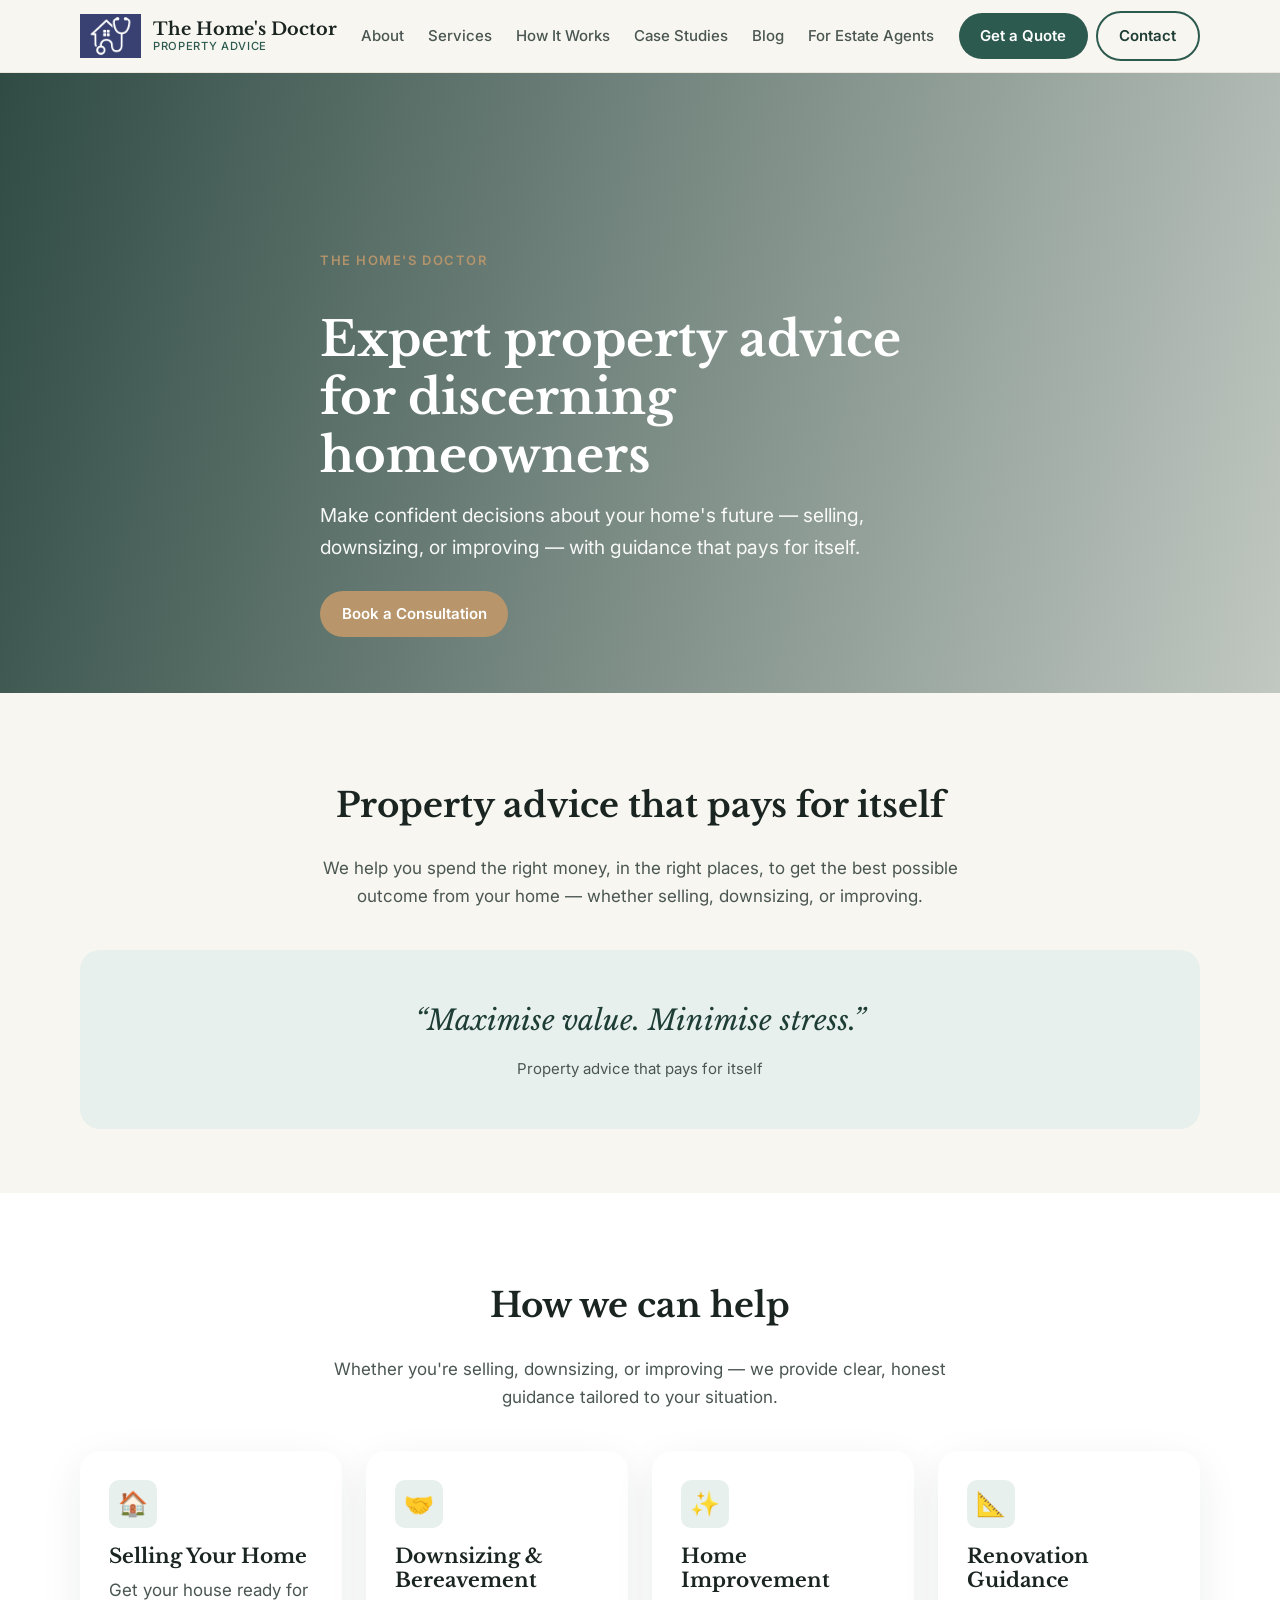
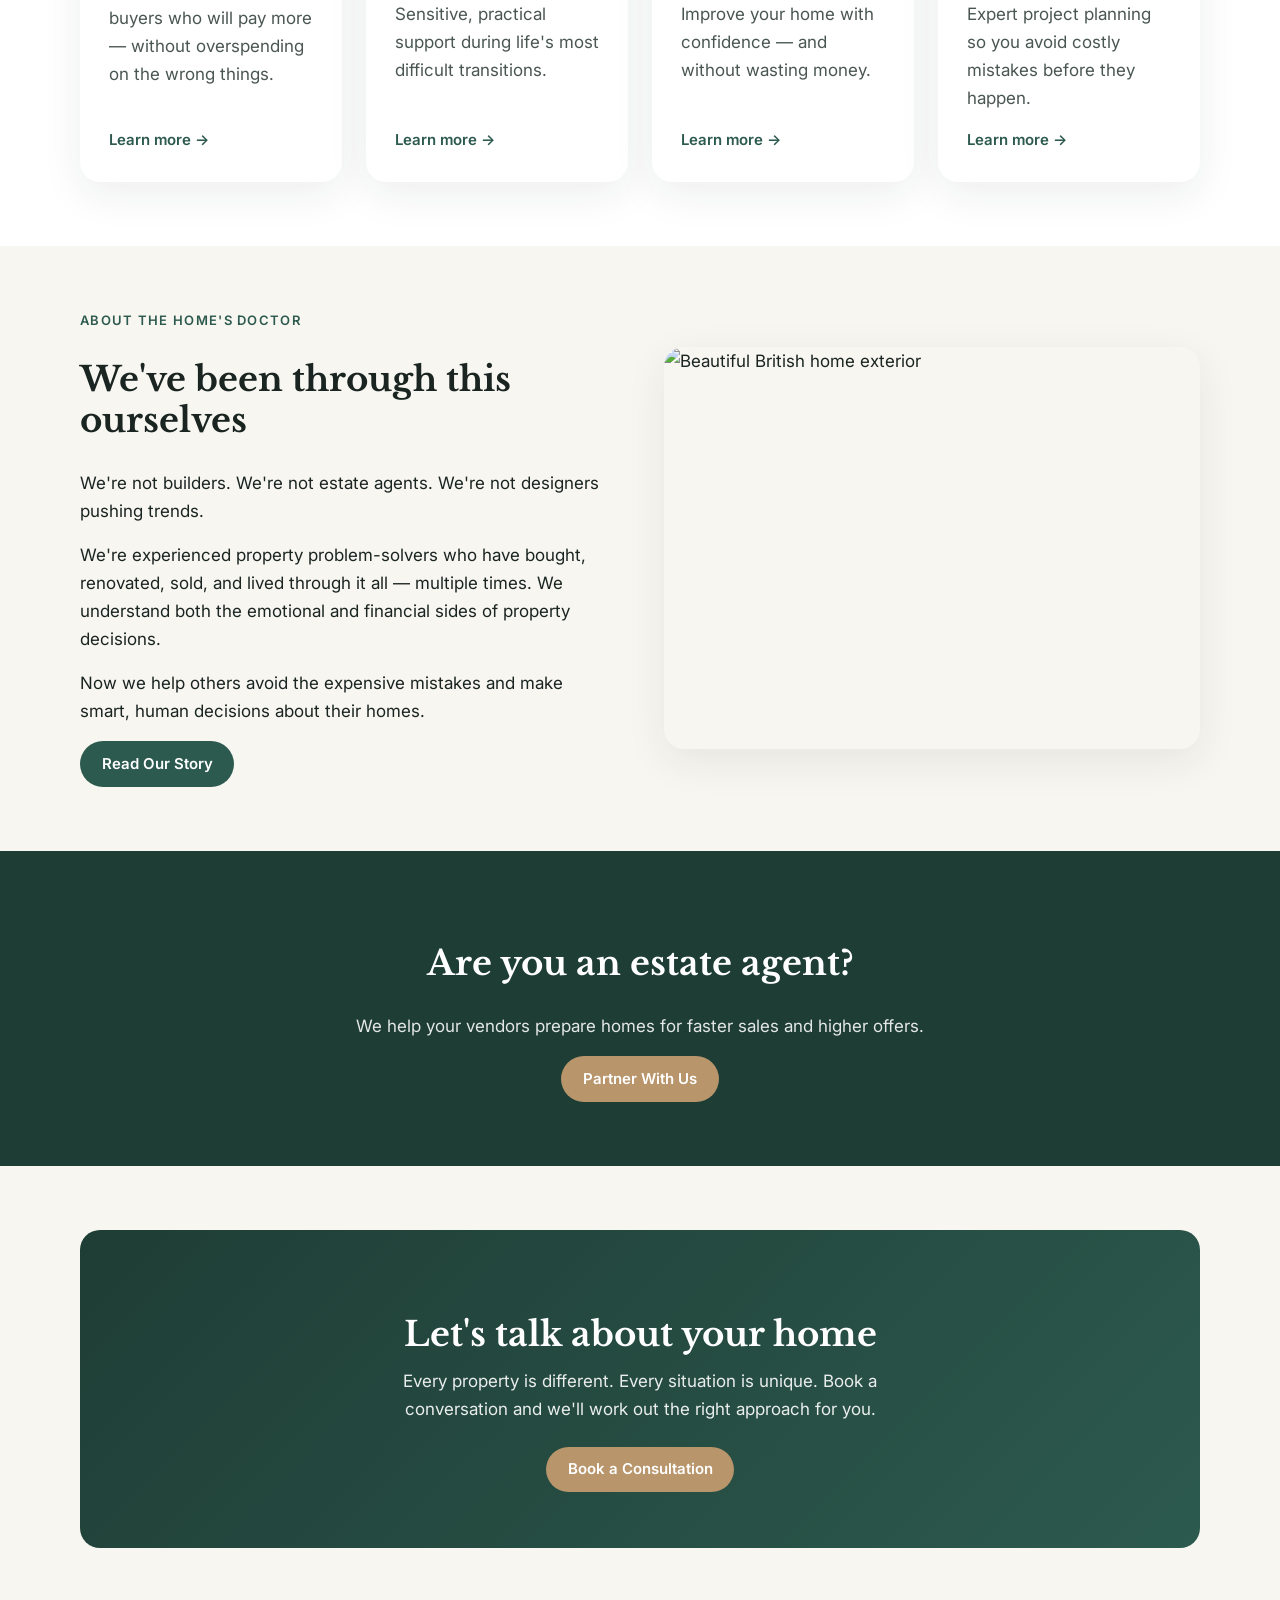
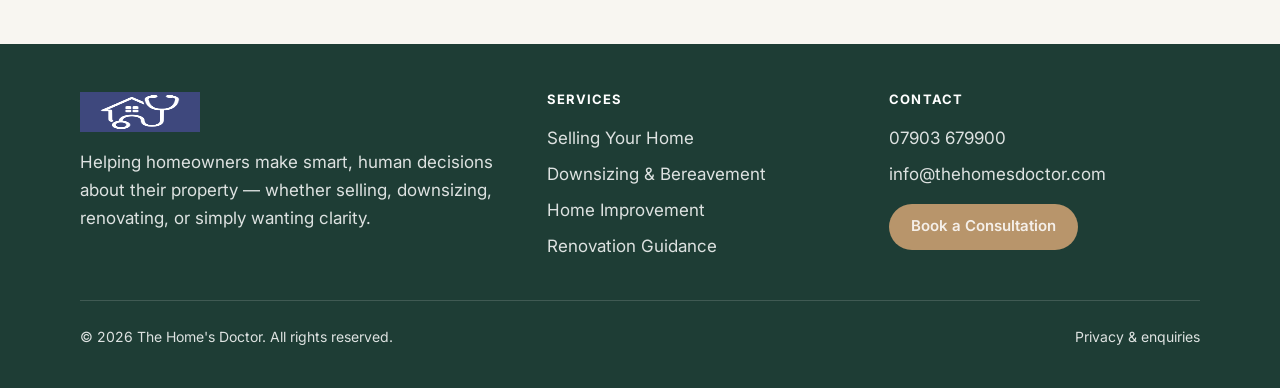
==== index.html @ 75dc8ab1 "Initial static site for The Home's Doctor. Replaces Base44 with a fast Netlify-ready brochure site, " ====
<!DOCTYPE html>
<html lang="en-GB">
<head>
  <meta charset="utf-8">
  <meta name="viewport" content="width=device-width, initial-scale=1">
  <title>The Home's Doctor | Expert property advice for homeowners</title>
  <meta name="description" content="Expert property advice for homeowners navigating selling, downsizing, or renovating. Smart guidance to maximise value and minimise stress.">
  <link rel="canonical" href="https://thehomesdoctor.com/">
  <meta property="og:title" content="The Home's Doctor">
  <meta property="og:description" content="Expert property advice for homeowners navigating major decisions like selling, downsizing, or renovating.">
  <meta property="og:url" content="https://thehomesdoctor.com/">
  <meta property="og:type" content="website">
  <meta property="og:image" content="https://thehomesdoctor.com/images/logo.png">
  <link rel="icon" href="/images/logo.png" type="image/png">
  <link rel="preconnect" href="https://fonts.googleapis.com">
  <link rel="preconnect" href="https://fonts.gstatic.com" crossorigin>
  <link href="https://fonts.googleapis.com/css2?family=Inter:wght@400;500;600;700&family=Libre+Baskerville:ital,wght@0,700;1,400&display=swap" rel="stylesheet">
  <link rel="stylesheet" href="/css/styles.css">
  <script defer src="/js/layout.js"></script>
  <script defer src="/js/main.js"></script>
</head>
<body>
  <div data-site-header></div>

  <main>
    <section class="hero">
      <div class="hero-bg" aria-hidden="true"></div>
      <div class="container hero-content">
        <p class="eyebrow">The Home's Doctor</p>
        <h1>Expert property advice for discerning homeowners</h1>
        <p>Make confident decisions about your home's future — selling, downsizing, or improving — with guidance that pays for itself.</p>
        <a href="/contact/" class="btn btn-gold">Book a Consultation</a>
      </div>
    </section>

    <section class="section">
      <div class="container section-header">
        <h2>Property advice that pays for itself</h2>
        <p>We help you spend the right money, in the right places, to get the best possible outcome from your home — whether selling, downsizing, or improving.</p>
      </div>
      <div class="container">
        <div class="quote-block">
          <blockquote>&ldquo;Maximise value. Minimise stress.&rdquo;</blockquote>
          <cite>Property advice that pays for itself</cite>
        </div>
      </div>
    </section>

    <section class="section section-alt">
      <div class="container section-header">
        <h2>How we can help</h2>
        <p>Whether you're selling, downsizing, or improving — we provide clear, honest guidance tailored to your situation.</p>
      </div>
      <div class="container card-grid">
        <a href="/selling-your-home/" class="service-card">
          <div class="icon" aria-hidden="true">🏠</div>
          <h3>Selling Your Home</h3>
          <p>Get your house ready for buyers who will pay more — without overspending on the wrong things.</p>
          <span class="link-text">Learn more →</span>
        </a>
        <a href="/downsizing/" class="service-card">
          <div class="icon" aria-hidden="true">🤝</div>
          <h3>Downsizing &amp; Bereavement</h3>
          <p>Sensitive, practical support during life's most difficult transitions.</p>
          <span class="link-text">Learn more →</span>
        </a>
        <a href="/home-improvement/" class="service-card">
          <div class="icon" aria-hidden="true">✨</div>
          <h3>Home Improvement</h3>
          <p>Improve your home with confidence — and without wasting money.</p>
          <span class="link-text">Learn more →</span>
        </a>
        <a href="/renovation-guidance/" class="service-card">
          <div class="icon" aria-hidden="true">📐</div>
          <h3>Renovation Guidance</h3>
          <p>Expert project planning so you avoid costly mistakes before they happen.</p>
          <span class="link-text">Learn more →</span>
        </a>
      </div>
    </section>

    <section class="section">
      <div class="container split">
        <div>
          <p class="eyebrow">About The Home's Doctor</p>
          <h2>We've been through this ourselves</h2>
          <p>We're not builders. We're not estate agents. We're not designers pushing trends.</p>
          <p>We're experienced property problem-solvers who have bought, renovated, sold, and lived through it all — multiple times. We understand both the emotional and financial sides of property decisions.</p>
          <p>Now we help others avoid the expensive mistakes and make smart, human decisions about their homes.</p>
          <a href="/about/" class="btn btn-primary">Read Our Story</a>
        </div>
        <img class="split-image" src="https://images.unsplash.com/photo-1600047509807-ba8f99d2cdbc?auto=format&fit=crop&w=900&q=80" alt="Beautiful British home exterior" width="900" height="675" loading="lazy">
      </div>
    </section>

    <section class="section section-sage">
      <div class="container" style="text-align:center;max-width:640px;margin:0 auto">
        <h2>Are you an estate agent?</h2>
        <p>We help your vendors prepare homes for faster sales and higher offers.</p>
        <a href="/estate-agents/" class="btn btn-gold">Partner With Us</a>
      </div>
    </section>

    <section class="section">
      <div class="container">
        <div class="cta-band">
          <h2>Let's talk about your home</h2>
          <p>Every property is different. Every situation is unique. Book a conversation and we'll work out the right approach for you.</p>
          <a href="/contact/" class="btn btn-gold">Book a Consultation</a>
        </div>
      </div>
    </section>
  </main>

  <div data-site-footer></div>

  <!-- Netlify form detection -->
  <form name="contact" netlify netlify-honeypot="bot-field" hidden>
    <input name="name" type="text">
    <input name="email" type="email">
    <input name="phone" type="tel">
    <input name="enquiry" type="text">
    <textarea name="message"></textarea>
  </form>
  <form name="quote" netlify netlify-honeypot="bot-field" hidden>
    <input name="name" type="text">
    <input name="email" type="email">
    <input name="phone" type="tel">
    <input name="service" type="text">
    <input name="postcode" type="text">
    <input name="budget" type="text">
    <textarea name="details"></textarea>
  </form>
</body>
</html>
---- css/styles.css ----
/* The Home's Doctor — static site */
:root {
  --ink: #1a2421;
  --ink-muted: #4a5652;
  --sage: #2d5a4e;
  --sage-dark: #1e3d35;
  --sage-light: #e8f0ed;
  --cream: #f8f6f1;
  --cream-dark: #ebe6dc;
  --gold: #b8956b;
  --gold-hover: #9a7a52;
  --white: #ffffff;
  --shadow: 0 12px 40px rgba(26, 36, 33, 0.08);
  --radius: 12px;
  --radius-lg: 20px;
  --font-serif: "Libre Baskerville", Georgia, serif;
  --font-sans: "Inter", system-ui, sans-serif;
  --max: 1120px;
  --header-h: 72px;
}

*,
*::before,
*::after {
  box-sizing: border-box;
}

html {
  scroll-behavior: smooth;
}

body {
  margin: 0;
  font-family: var(--font-sans);
  font-size: 1.0625rem;
  line-height: 1.65;
  color: var(--ink);
  background: var(--cream);
}

img {
  max-width: 100%;
  height: auto;
  display: block;
}

a {
  color: var(--sage);
  text-decoration-thickness: 1px;
  text-underline-offset: 3px;
}

a:hover {
  color: var(--sage-dark);
}

h1,
h2,
h3,
h4 {
  font-family: var(--font-serif);
  font-weight: 700;
  line-height: 1.2;
  color: var(--ink);
}

h1 {
  font-size: clamp(2rem, 5vw, 3rem);
}

h2 {
  font-size: clamp(1.5rem, 3.5vw, 2.125rem);
}

h3 {
  font-size: 1.25rem;
}

p {
  margin: 0 0 1rem;
}

.container {
  width: min(100% - 2rem, var(--max));
  margin-inline: auto;
}

/* Header */
.site-header {
  position: sticky;
  top: 0;
  z-index: 100;
  background: rgba(248, 246, 241, 0.92);
  backdrop-filter: blur(10px);
  border-bottom: 1px solid var(--cream-dark);
}

.header-inner {
  display: flex;
  align-items: center;
  justify-content: space-between;
  min-height: var(--header-h);
  gap: 1rem;
}

.logo-link {
  display: flex;
  align-items: center;
  gap: 0.75rem;
  text-decoration: none;
  color: var(--ink);
}

.logo-link img {
  height: 44px;
  width: auto;
}

.logo-text {
  font-family: var(--font-serif);
  font-size: 1.1rem;
  font-weight: 700;
  line-height: 1.15;
}

.logo-text span {
  display: block;
  font-family: var(--font-sans);
  font-size: 0.7rem;
  font-weight: 500;
  letter-spacing: 0.06em;
  text-transform: uppercase;
  color: var(--sage);
}

.nav-toggle {
  display: none;
  min-width: 44px;
  min-height: 44px;
  border: 1px solid var(--cream-dark);
  border-radius: 8px;
  background: var(--white);
  cursor: pointer;
  padding: 0.5rem;
}

.nav-toggle span {
  display: block;
  height: 2px;
  background: var(--ink);
  margin: 5px 0;
  border-radius: 1px;
}

.site-nav {
  display: flex;
  align-items: center;
  gap: 1.5rem;
}

.site-nav a {
  text-decoration: none;
  font-size: 0.9375rem;
  font-weight: 500;
  color: var(--ink-muted);
}

.site-nav a:hover,
.site-nav a.is-active {
  color: var(--sage-dark);
}

.header-cta {
  display: flex;
  align-items: center;
  gap: 0.5rem;
}

/* Buttons */
.btn {
  display: inline-flex;
  align-items: center;
  justify-content: center;
  gap: 0.5rem;
  min-height: 44px;
  padding: 0.65rem 1.35rem;
  font-family: var(--font-sans);
  font-size: 0.9375rem;
  font-weight: 600;
  text-decoration: none;
  border-radius: 999px;
  border: none;
  cursor: pointer;
  transition: background 0.2s, transform 0.15s;
}

.btn-primary {
  background: var(--sage);
  color: var(--white);
}

.btn-primary:hover {
  background: var(--sage-dark);
  color: var(--white);
}

.btn-outline {
  background: transparent;
  color: var(--sage-dark);
  border: 2px solid var(--sage);
}

.btn-outline:hover {
  background: var(--sage-light);
}

.btn-gold {
  background: var(--gold);
  color: var(--white);
}

.btn-gold:hover {
  background: var(--gold-hover);
  color: var(--white);
}

/* Hero */
.hero {
  position: relative;
  min-height: clamp(420px, 70vh, 620px);
  display: flex;
  align-items: flex-end;
  color: var(--white);
  overflow: hidden;
}

.hero-bg {
  position: absolute;
  inset: 0;
  background:
    linear-gradient(105deg, rgba(30, 61, 53, 0.92) 0%, rgba(30, 61, 53, 0.55) 55%, rgba(30, 61, 53, 0.25) 100%),
    url("https://images.unsplash.com/photo-1600585154340-be6161a56a0c?auto=format&fit=crop&w=1600&q=80") center / cover;
}

.hero-content {
  position: relative;
  padding: 4rem 0 3.5rem;
  max-width: 640px;
}

.hero .eyebrow {
  font-size: 0.8125rem;
  font-weight: 600;
  letter-spacing: 0.12em;
  text-transform: uppercase;
  color: var(--gold);
  margin-bottom: 0.75rem;
}

.hero h1 {
  color: var(--white);
  margin-bottom: 1rem;
}

.hero p {
  font-size: 1.2rem;
  opacity: 0.95;
  margin-bottom: 1.75rem;
}

/* Sections */
.section {
  padding: 4rem 0;
}

.section-alt {
  background: var(--white);
}

.section-sage {
  background: var(--sage-dark);
  color: var(--white);
}

.section-sage h2,
.section-sage h3 {
  color: var(--white);
}

.section-sage p {
  color: rgba(255, 255, 255, 0.88);
}

.section-header {
  text-align: center;
  max-width: 640px;
  margin: 0 auto 2.5rem;
}

.section-header p {
  color: var(--ink-muted);
}

.quote-block {
  text-align: center;
  padding: 3rem 1.5rem;
  background: var(--sage-light);
  border-radius: var(--radius-lg);
}

.quote-block blockquote {
  margin: 0;
  font-family: var(--font-serif);
  font-size: clamp(1.35rem, 3vw, 1.75rem);
  font-style: italic;
  color: var(--sage-dark);
}

.quote-block cite {
  display: block;
  margin-top: 0.75rem;
  font-style: normal;
  font-size: 0.9375rem;
  color: var(--ink-muted);
}

/* Cards grid */
.card-grid {
  display: grid;
  grid-template-columns: repeat(auto-fit, minmax(260px, 1fr));
  gap: 1.5rem;
}

.service-card {
  background: var(--white);
  border-radius: var(--radius-lg);
  padding: 1.75rem;
  box-shadow: var(--shadow);
  text-decoration: none;
  color: inherit;
  display: flex;
  flex-direction: column;
  transition: transform 0.2s, box-shadow 0.2s;
  border: 1px solid transparent;
}

.service-card:hover {
  transform: translateY(-4px);
  box-shadow: 0 20px 50px rgba(26, 36, 33, 0.12);
  border-color: var(--cream-dark);
  color: inherit;
}

.service-card .icon {
  width: 48px;
  height: 48px;
  border-radius: 10px;
  background: var(--sage-light);
  display: flex;
  align-items: center;
  justify-content: center;
  font-size: 1.5rem;
  margin-bottom: 1rem;
}

.service-card h3 {
  margin: 0 0 0.5rem;
}

.service-card p {
  color: var(--ink-muted);
  flex: 1;
  margin-bottom: 1rem;
}

.service-card .link-text {
  font-weight: 600;
  color: var(--sage);
  font-size: 0.9375rem;
}

/* Split layout */
.split {
  display: grid;
  grid-template-columns: 1fr 1fr;
  gap: 3rem;
  align-items: center;
}

.split-image {
  border-radius: var(--radius-lg);
  overflow: hidden;
  box-shadow: var(--shadow);
  aspect-ratio: 4/3;
  object-fit: cover;
  width: 100%;
}

.eyebrow {
  font-size: 0.8125rem;
  font-weight: 600;
  letter-spacing: 0.1em;
  text-transform: uppercase;
  color: var(--sage);
  margin-bottom: 0.5rem;
}

/* Feature grid */
.feature-grid {
  display: grid;
  grid-template-columns: repeat(auto-fit, minmax(220px, 1fr));
  gap: 1.5rem;
}

.feature {
  padding: 1.5rem;
  background: var(--cream);
  border-radius: var(--radius);
  border: 1px solid var(--cream-dark);
}

.feature .num {
  font-family: var(--font-serif);
  font-size: 2rem;
  color: var(--gold);
  line-height: 1;
  margin-bottom: 0.5rem;
}

/* CTA band */
.cta-band {
  text-align: center;
  padding: 3.5rem 2rem;
  background: linear-gradient(135deg, var(--sage-dark), var(--sage));
  border-radius: var(--radius-lg);
  color: var(--white);
}

.cta-band h2 {
  color: var(--white);
  margin-bottom: 0.75rem;
}

.cta-band p {
  max-width: 520px;
  margin: 0 auto 1.5rem;
  opacity: 0.9;
}

/* Page hero (inner pages) */
.page-hero {
  padding: 3rem 0 2.5rem;
  background: var(--white);
  border-bottom: 1px solid var(--cream-dark);
}

.page-hero p {
  color: var(--ink-muted);
  max-width: 640px;
  font-size: 1.125rem;
}

/* Forms */
.form-panel {
  background: var(--white);
  border-radius: var(--radius-lg);
  padding: 2rem;
  box-shadow: var(--shadow);
}

.form-grid {
  display: grid;
  grid-template-columns: 1fr 1fr;
  gap: 1rem;
}

.form-group {
  display: flex;
  flex-direction: column;
  gap: 0.35rem;
  margin-bottom: 1rem;
}

.form-group label {
  font-size: 0.875rem;
  font-weight: 600;
}

.form-group input,
.form-group select,
.form-group textarea {
  font-family: inherit;
  font-size: 1rem;
  padding: 0.75rem 1rem;
  border: 1px solid var(--cream-dark);
  border-radius: 8px;
  background: var(--cream);
}

.form-group textarea {
  min-height: 140px;
  resize: vertical;
}

.form-group.full {
  grid-column: 1 / -1;
}

.form-note {
  font-size: 0.8125rem;
  color: var(--ink-muted);
  margin-top: 0.75rem;
}

.contact-layout {
  display: grid;
  grid-template-columns: 1fr 1.1fr;
  gap: 2.5rem;
  align-items: start;
}

.contact-info h3 {
  margin: 0 0 0.25rem;
  font-size: 1rem;
}

.contact-block {
  margin-bottom: 1.5rem;
  padding-bottom: 1.5rem;
  border-bottom: 1px solid var(--cream-dark);
}

.contact-block:last-child {
  border-bottom: none;
}

.contact-block a {
  font-weight: 600;
  font-size: 1.125rem;
  text-decoration: none;
}

.steps-list {
  list-style: none;
  padding: 0;
  margin: 0;
}

.steps-list li {
  padding: 0.5rem 0 0.5rem 1.75rem;
  position: relative;
}

.steps-list li::before {
  content: "✓";
  position: absolute;
  left: 0;
  color: var(--sage);
  font-weight: 700;
}

/* FAQ */
.faq-grid {
  display: grid;
  gap: 1.25rem;
}

.faq-item {
  background: var(--white);
  padding: 1.25rem 1.5rem;
  border-radius: var(--radius);
  border: 1px solid var(--cream-dark);
}

.faq-item h3 {
  margin: 0 0 0.35rem;
  font-size: 1.0625rem;
}

.faq-item p {
  margin: 0;
  color: var(--ink-muted);
  font-size: 0.9375rem;
}

/* Service detail */
.service-detail {
  padding: 3rem 0;
  border-bottom: 1px solid var(--cream-dark);
}

.service-detail:last-child {
  border-bottom: none;
}

.service-detail .tag {
  display: inline-block;
  font-size: 0.75rem;
  font-weight: 600;
  text-transform: uppercase;
  letter-spacing: 0.08em;
  color: var(--sage);
  background: var(--sage-light);
  padding: 0.25rem 0.65rem;
  border-radius: 999px;
  margin-bottom: 0.75rem;
}

.check-list {
  list-style: none;
  padding: 0;
  margin: 1rem 0 1.5rem;
}

.check-list li {
  padding: 0.35rem 0 0.35rem 1.5rem;
  position: relative;
  color: var(--ink-muted);
}

.check-list li::before {
  content: "";
  position: absolute;
  left: 0;
  top: 0.65rem;
  width: 8px;
  height: 8px;
  border-radius: 50%;
  background: var(--gold);
}

/* Footer */
.site-footer {
  background: var(--sage-dark);
  color: rgba(255, 255, 255, 0.85);
  padding: 3rem 0 1.5rem;
  margin-top: 2rem;
}

.footer-grid {
  display: grid;
  grid-template-columns: 1.4fr 1fr 1fr;
  gap: 2rem;
  margin-bottom: 2rem;
}

.site-footer h4 {
  color: var(--white);
  font-family: var(--font-sans);
  font-size: 0.8125rem;
  text-transform: uppercase;
  letter-spacing: 0.08em;
  margin: 0 0 1rem;
}

.site-footer a {
  color: rgba(255, 255, 255, 0.85);
  text-decoration: none;
}

.site-footer a:hover {
  color: var(--white);
}

.site-footer ul {
  list-style: none;
  padding: 0;
  margin: 0;
}

.site-footer li {
  margin-bottom: 0.5rem;
}

.footer-logo {
  height: 40px;
  margin-bottom: 1rem;
  filter: brightness(1.1);
}

.footer-bottom {
  display: flex;
  flex-wrap: wrap;
  justify-content: space-between;
  gap: 1rem;
  padding-top: 1.5rem;
  border-top: 1px solid rgba(255, 255, 255, 0.15);
  font-size: 0.875rem;
}

/* Success message */
.form-success {
  display: none;
  padding: 1rem 1.25rem;
  background: var(--sage-light);
  border-radius: var(--radius);
  color: var(--sage-dark);
  margin-bottom: 1rem;
}

.form-success.is-visible {
  display: block;
}

/* Placeholder pages */
.coming-soon {
  text-align: center;
  padding: 4rem 2rem;
  background: var(--white);
  border-radius: var(--radius-lg);
}

/* Mobile */
@media (max-width: 768px) {
  html,
  body {
    overflow-x: hidden;
  }

  .nav-toggle {
    display: block;
  }

  .site-nav {
    display: none;
    position: absolute;
    top: var(--header-h);
    left: 0;
    right: 0;
    flex-direction: column;
    align-items: stretch;
    background: var(--cream);
    padding: 1rem;
    border-bottom: 1px solid var(--cream-dark);
    gap: 0;
  }

  .site-nav.is-open {
    display: flex;
  }

  .site-nav a {
    padding: 0.85rem 0.5rem;
    min-height: 44px;
    display: flex;
    align-items: center;
  }

  .header-cta {
    display: none;
  }

  .header-cta-mobile {
    display: flex;
    flex-direction: column;
    gap: 0.5rem;
    padding-top: 0.5rem;
    border-top: 1px solid var(--cream-dark);
    margin-top: 0.5rem;
  }

  .header-cta-mobile .btn {
    width: 100%;
  }

  .split,
  .contact-layout,
  .footer-grid,
  .form-grid {
    grid-template-columns: 1fr;
  }

  .form-group input,
  .form-group select,
  .form-group textarea {
    font-size: 16px;
  }

  .section {
    padding: 2.75rem 0;
  }
}

@media (min-width: 769px) {
  .header-cta-mobile {
    display: none;
  }
}
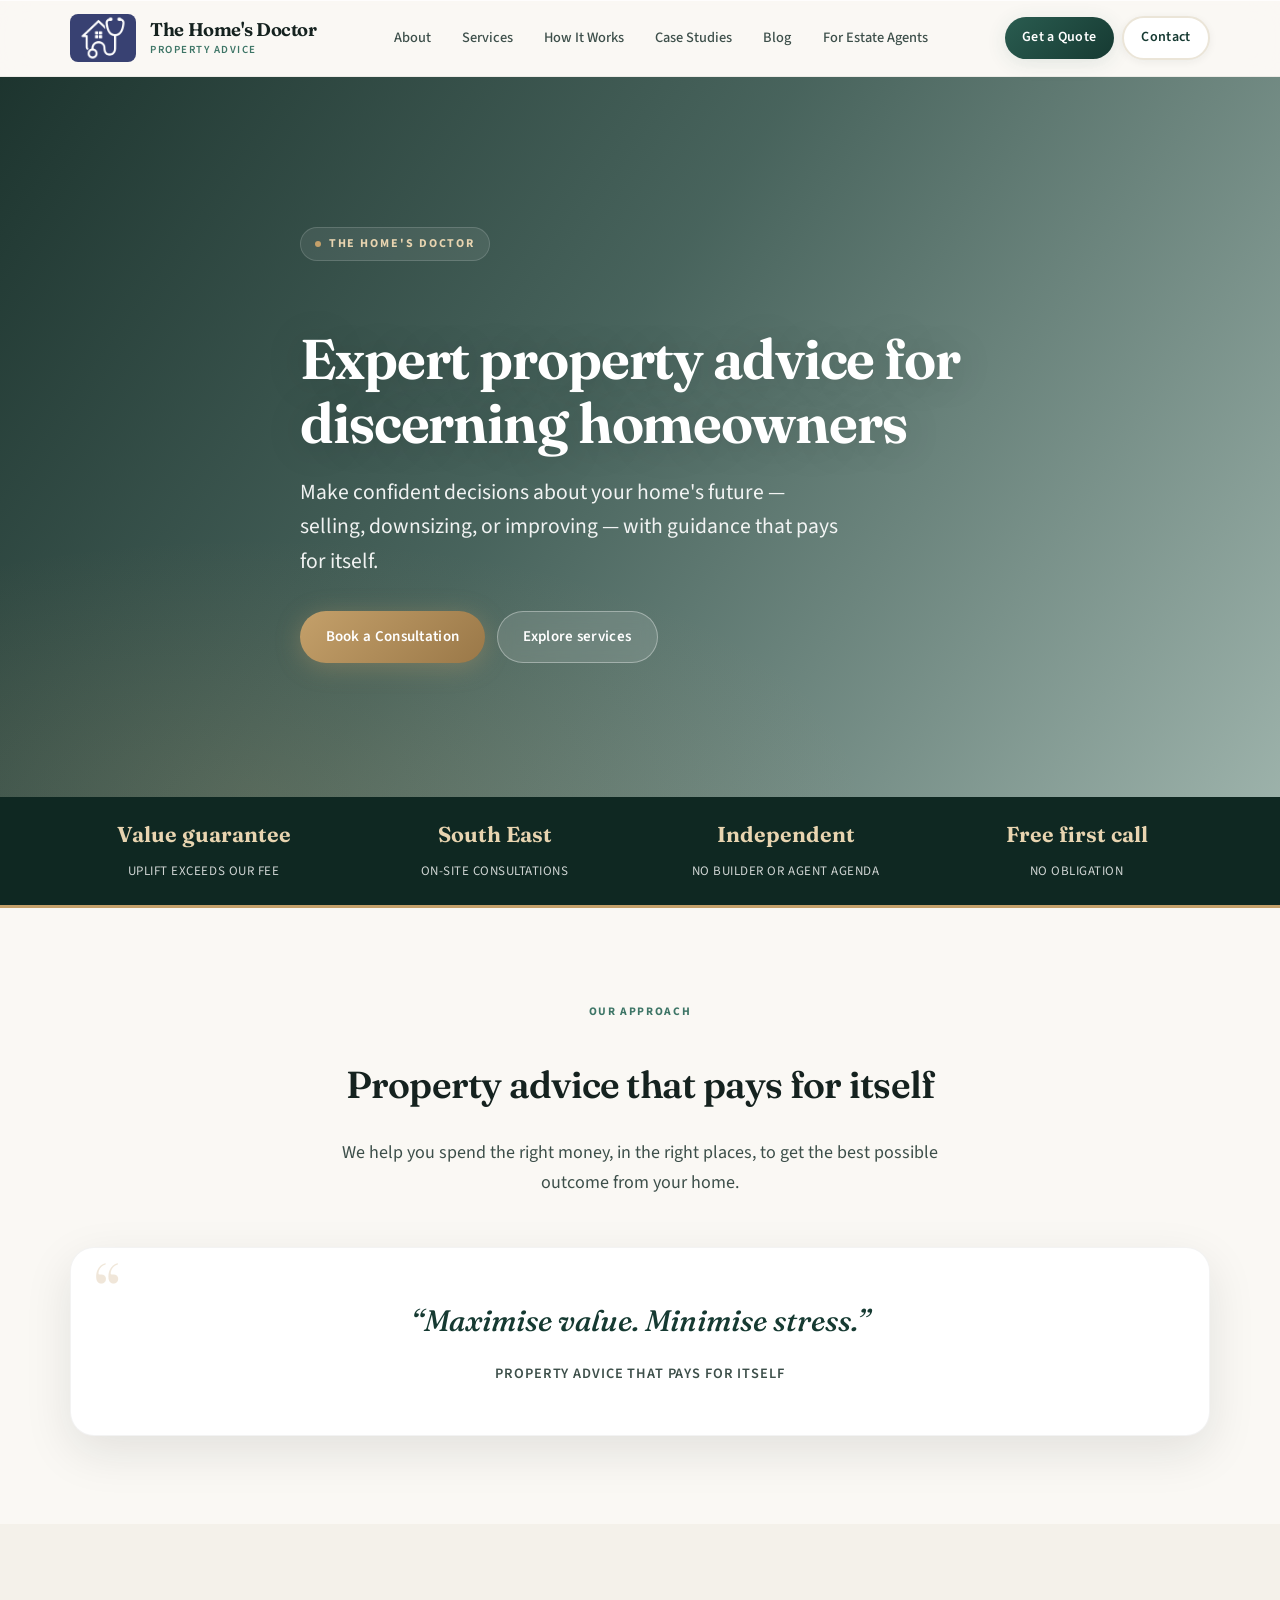
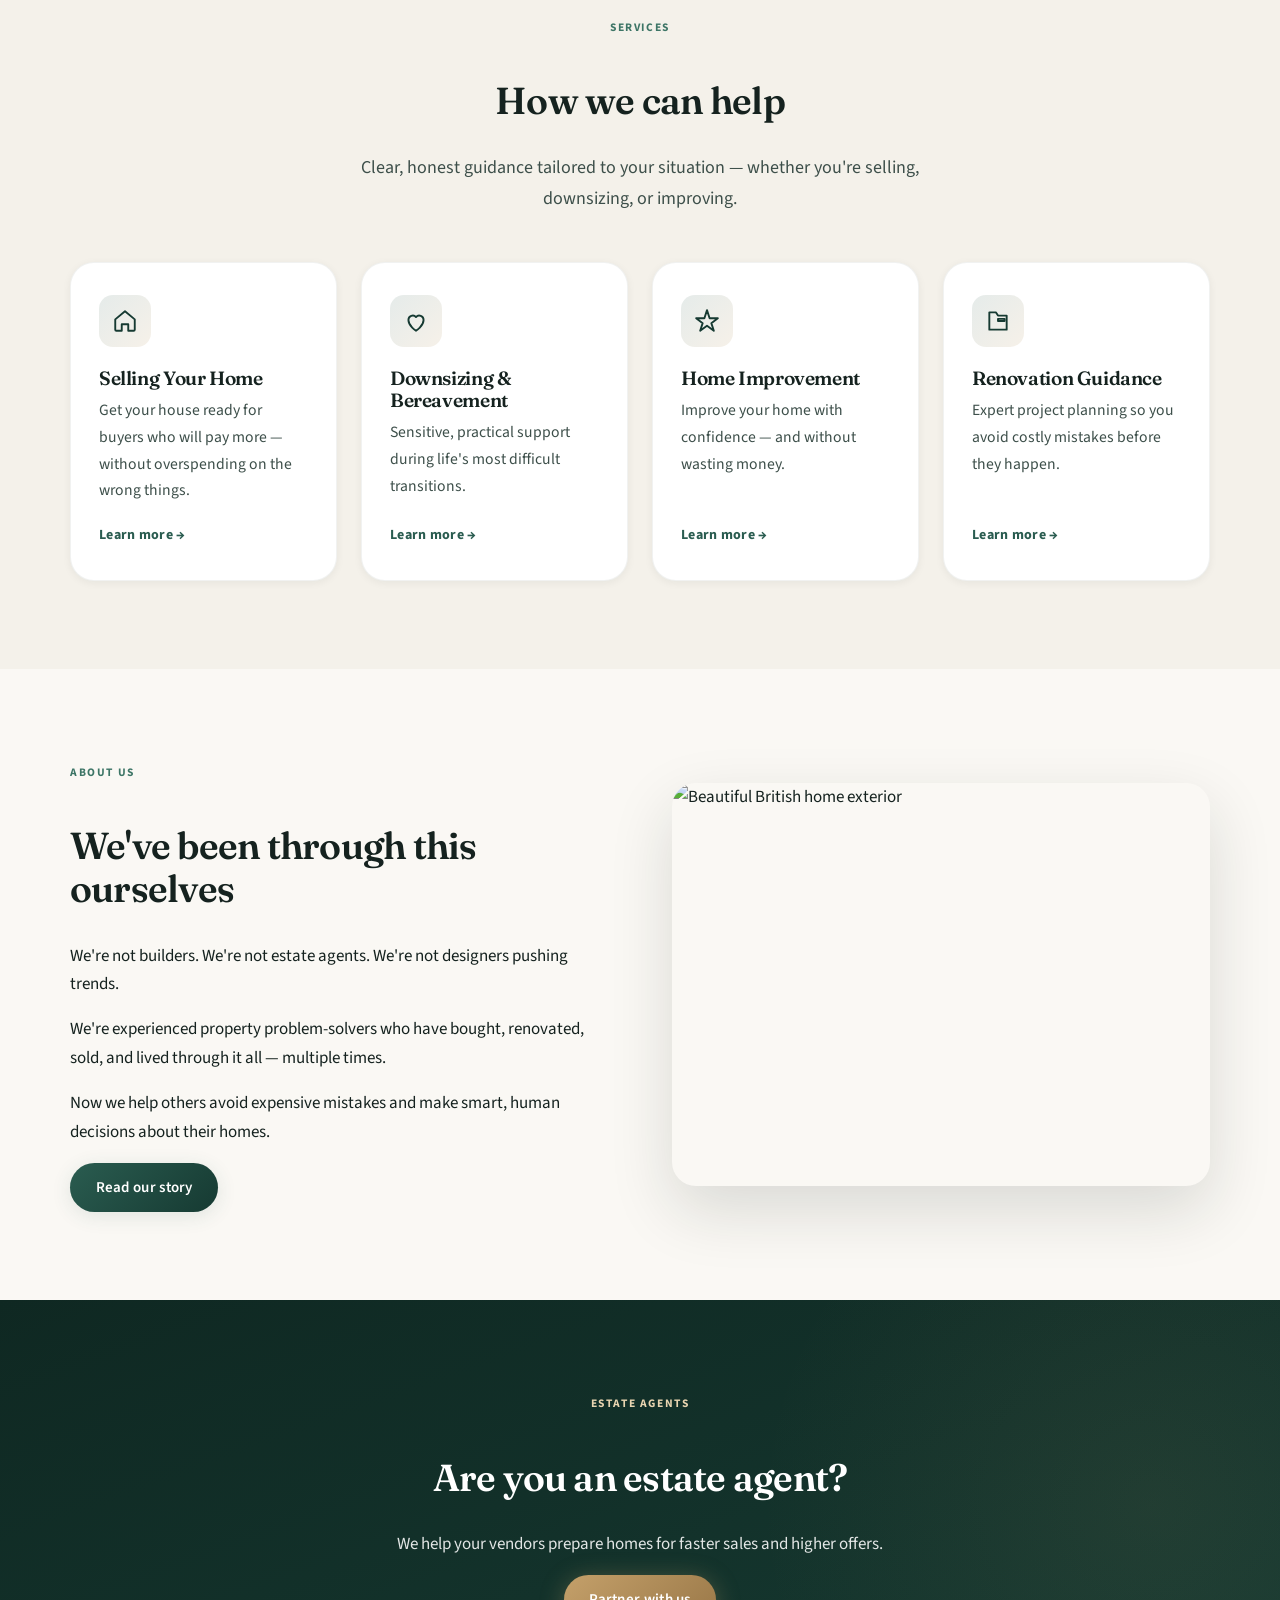
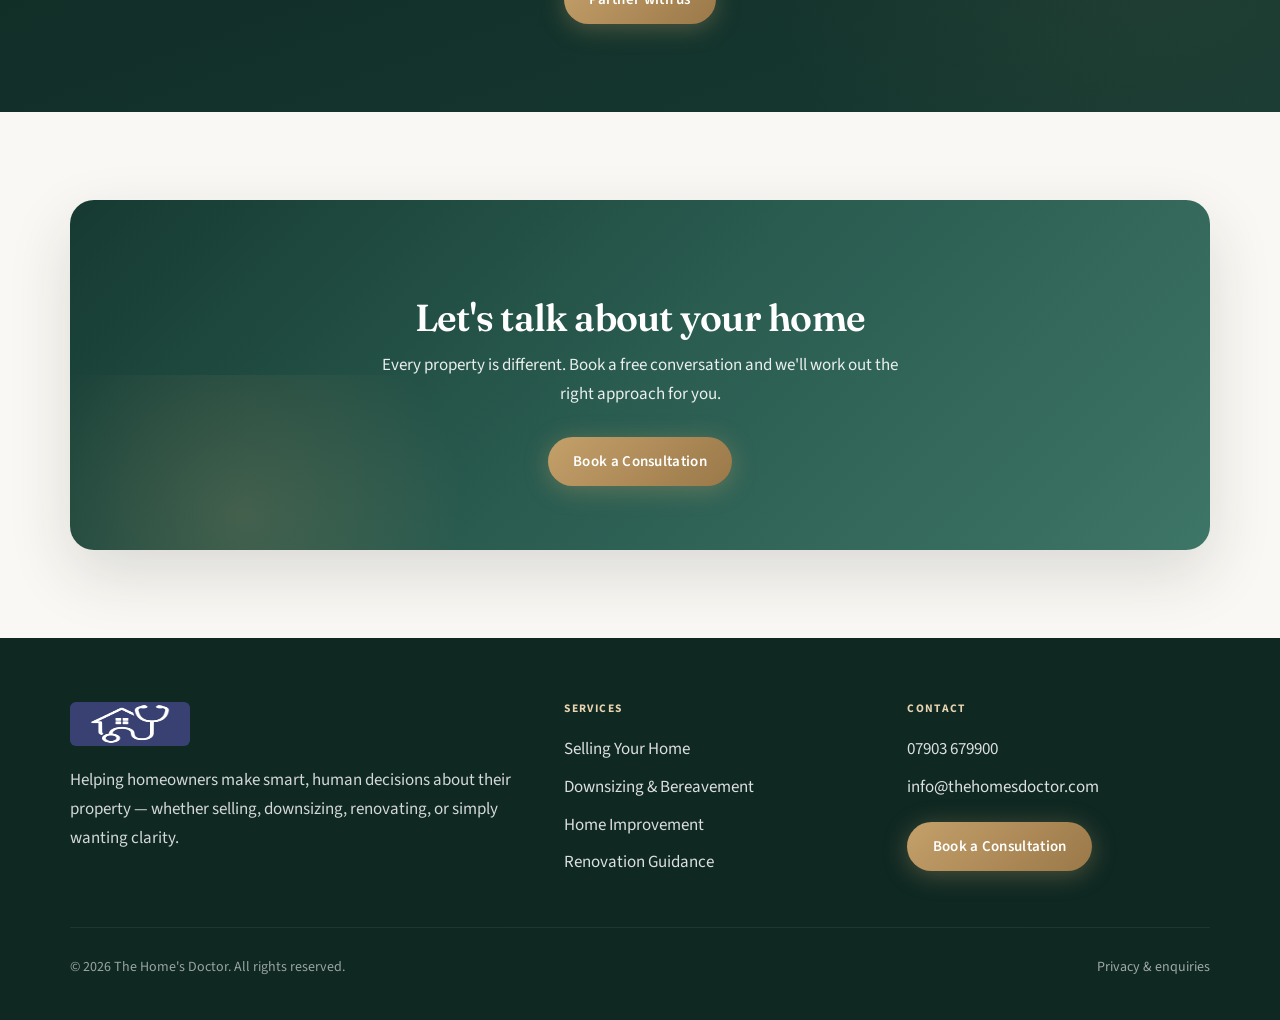
==== commit bd7b4f07: "Fix CSS loading on GitHub Pages and upgrade visual design Co-authored-by: Cursor <cursoragent@cursor" ====
--- a/index.html
+++ b/index.html
@@ -11,13 +11,15 @@
   <meta property="og:url" content="https://thehomesdoctor.com/">
   <meta property="og:type" content="website">
   <meta property="og:image" content="https://thehomesdoctor.com/images/logo.png">
-  <link rel="icon" href="/images/logo.png" type="image/png">
+  <link rel="icon" href="images/logo.png" type="image/png">
   <link rel="preconnect" href="https://fonts.googleapis.com">
   <link rel="preconnect" href="https://fonts.gstatic.com" crossorigin>
-  <link href="https://fonts.googleapis.com/css2?family=Inter:wght@400;500;600;700&family=Libre+Baskerville:ital,wght@0,700;1,400&display=swap" rel="stylesheet">
-  <link rel="stylesheet" href="/css/styles.css">
-  <script defer src="/js/layout.js"></script>
-  <script defer src="/js/main.js"></script>
+  <link href="https://fonts.googleapis.com/css2?family=Fraunces:opsz,wght@9..144,500;9..144,600;9..144,700&family=Source+Sans+3:wght@400;500;600;700&display=swap" rel="stylesheet">
+  <script src="js/site-base.js"></script>
+  <link rel="stylesheet" href="" id="site-css">
+  <script>document.getElementById('site-css').href = (window.SITE_BASE || '') + '/css/styles.css';</script>
+  <script defer src="js/layout.js"></script>
+  <script defer src="js/main.js"></script>
 </head>
 <body>
   <div data-site-header></div>
@@ -28,15 +30,28 @@
       <div class="container hero-content">
         <p class="eyebrow">The Home's Doctor</p>
         <h1>Expert property advice for discerning homeowners</h1>
-        <p>Make confident decisions about your home's future — selling, downsizing, or improving — with guidance that pays for itself.</p>
-        <a href="/contact/" class="btn btn-gold">Book a Consultation</a>
+        <p class="hero-lead">Make confident decisions about your home's future — selling, downsizing, or improving — with guidance that pays for itself.</p>
+        <div class="hero-actions">
+          <a href="contact/" class="btn btn-gold">Book a Consultation</a>
+          <a href="services/" class="btn btn-ghost">Explore services</a>
+        </div>
       </div>
     </section>
 
+    <div class="trust-strip">
+      <div class="container trust-grid">
+        <div class="trust-item"><strong>Value guarantee</strong><span>Uplift exceeds our fee</span></div>
+        <div class="trust-item"><strong>South East</strong><span>On-site consultations</span></div>
+        <div class="trust-item"><strong>Independent</strong><span>No builder or agent agenda</span></div>
+        <div class="trust-item"><strong>Free first call</strong><span>No obligation</span></div>
+      </div>
+    </div>
+
     <section class="section">
       <div class="container section-header">
+        <span class="section-label">Our approach</span>
         <h2>Property advice that pays for itself</h2>
-        <p>We help you spend the right money, in the right places, to get the best possible outcome from your home — whether selling, downsizing, or improving.</p>
+        <p>We help you spend the right money, in the right places, to get the best possible outcome from your home.</p>
       </div>
       <div class="container">
         <div class="quote-block">
@@ -48,30 +63,39 @@
 
     <section class="section section-alt">
       <div class="container section-header">
+        <span class="section-label">Services</span>
         <h2>How we can help</h2>
-        <p>Whether you're selling, downsizing, or improving — we provide clear, honest guidance tailored to your situation.</p>
+        <p>Clear, honest guidance tailored to your situation — whether you're selling, downsizing, or improving.</p>
       </div>
       <div class="container card-grid">
-        <a href="/selling-your-home/" class="service-card">
-          <div class="icon" aria-hidden="true">🏠</div>
+        <a href="selling-your-home/" class="service-card">
+          <div class="icon" aria-hidden="true">
+            <svg viewBox="0 0 24 24"><path d="M3 10.5 12 3l9 7.5V20a1 1 0 01-1 1h-5v-6H9v6H4a1 1 0 01-1-1V10.5z"/></svg>
+          </div>
           <h3>Selling Your Home</h3>
           <p>Get your house ready for buyers who will pay more — without overspending on the wrong things.</p>
           <span class="link-text">Learn more →</span>
         </a>
-        <a href="/downsizing/" class="service-card">
-          <div class="icon" aria-hidden="true">🤝</div>
+        <a href="downsizing/" class="service-card">
+          <div class="icon" aria-hidden="true">
+            <svg viewBox="0 0 24 24"><path d="M12 21s-7-4.5-7-10a4 4 0 017-2.6A4 4 0 0119 11c0 5.5-7 10-7 10z"/></svg>
+          </div>
           <h3>Downsizing &amp; Bereavement</h3>
           <p>Sensitive, practical support during life's most difficult transitions.</p>
           <span class="link-text">Learn more →</span>
         </a>
-        <a href="/home-improvement/" class="service-card">
-          <div class="icon" aria-hidden="true">✨</div>
+        <a href="home-improvement/" class="service-card">
+          <div class="icon" aria-hidden="true">
+            <svg viewBox="0 0 24 24"><path d="M12 2l2.4 7.4H22l-6 4.6 2.3 7-6.3-4.6L5.7 21l2.3-7-6-4.6h7.6L12 2z"/></svg>
+          </div>
           <h3>Home Improvement</h3>
           <p>Improve your home with confidence — and without wasting money.</p>
           <span class="link-text">Learn more →</span>
         </a>
-        <a href="/renovation-guidance/" class="service-card">
-          <div class="icon" aria-hidden="true">📐</div>
+        <a href="renovation-guidance/" class="service-card">
+          <div class="icon" aria-hidden="true">
+            <svg viewBox="0 0 24 24"><path d="M4 20V4h6l2 3h8v13H4zm8-10v2h6v-2h-6z"/></svg>
+          </div>
           <h3>Renovation Guidance</h3>
           <p>Expert project planning so you avoid costly mistakes before they happen.</p>
           <span class="link-text">Learn more →</span>
@@ -82,22 +106,23 @@
     <section class="section">
       <div class="container split">
         <div>
-          <p class="eyebrow">About The Home's Doctor</p>
+          <span class="section-label">About us</span>
           <h2>We've been through this ourselves</h2>
           <p>We're not builders. We're not estate agents. We're not designers pushing trends.</p>
-          <p>We're experienced property problem-solvers who have bought, renovated, sold, and lived through it all — multiple times. We understand both the emotional and financial sides of property decisions.</p>
-          <p>Now we help others avoid the expensive mistakes and make smart, human decisions about their homes.</p>
-          <a href="/about/" class="btn btn-primary">Read Our Story</a>
+          <p>We're experienced property problem-solvers who have bought, renovated, sold, and lived through it all — multiple times.</p>
+          <p>Now we help others avoid expensive mistakes and make smart, human decisions about their homes.</p>
+          <a href="about/" class="btn btn-primary">Read our story</a>
         </div>
         <img class="split-image" src="https://images.unsplash.com/photo-1600047509807-ba8f99d2cdbc?auto=format&fit=crop&w=900&q=80" alt="Beautiful British home exterior" width="900" height="675" loading="lazy">
       </div>
     </section>
 
     <section class="section section-sage">
-      <div class="container" style="text-align:center;max-width:640px;margin:0 auto">
+      <div class="container centered-cta">
+        <span class="section-label" style="color:var(--gold-light)">Estate agents</span>
         <h2>Are you an estate agent?</h2>
         <p>We help your vendors prepare homes for faster sales and higher offers.</p>
-        <a href="/estate-agents/" class="btn btn-gold">Partner With Us</a>
+        <a href="estate-agents/" class="btn btn-gold">Partner with us</a>
       </div>
     </section>
 
@@ -105,8 +130,8 @@
       <div class="container">
         <div class="cta-band">
           <h2>Let's talk about your home</h2>
-          <p>Every property is different. Every situation is unique. Book a conversation and we'll work out the right approach for you.</p>
-          <a href="/contact/" class="btn btn-gold">Book a Consultation</a>
+          <p>Every property is different. Book a free conversation and we'll work out the right approach for you.</p>
+          <a href="contact/" class="btn btn-gold">Book a Consultation</a>
         </div>
       </div>
     </section>
@@ -114,7 +139,6 @@
 
   <div data-site-footer></div>
 
-  <!-- Netlify form detection -->
   <form name="contact" netlify netlify-honeypot="bot-field" hidden>
     <input name="name" type="text">
     <input name="email" type="email">
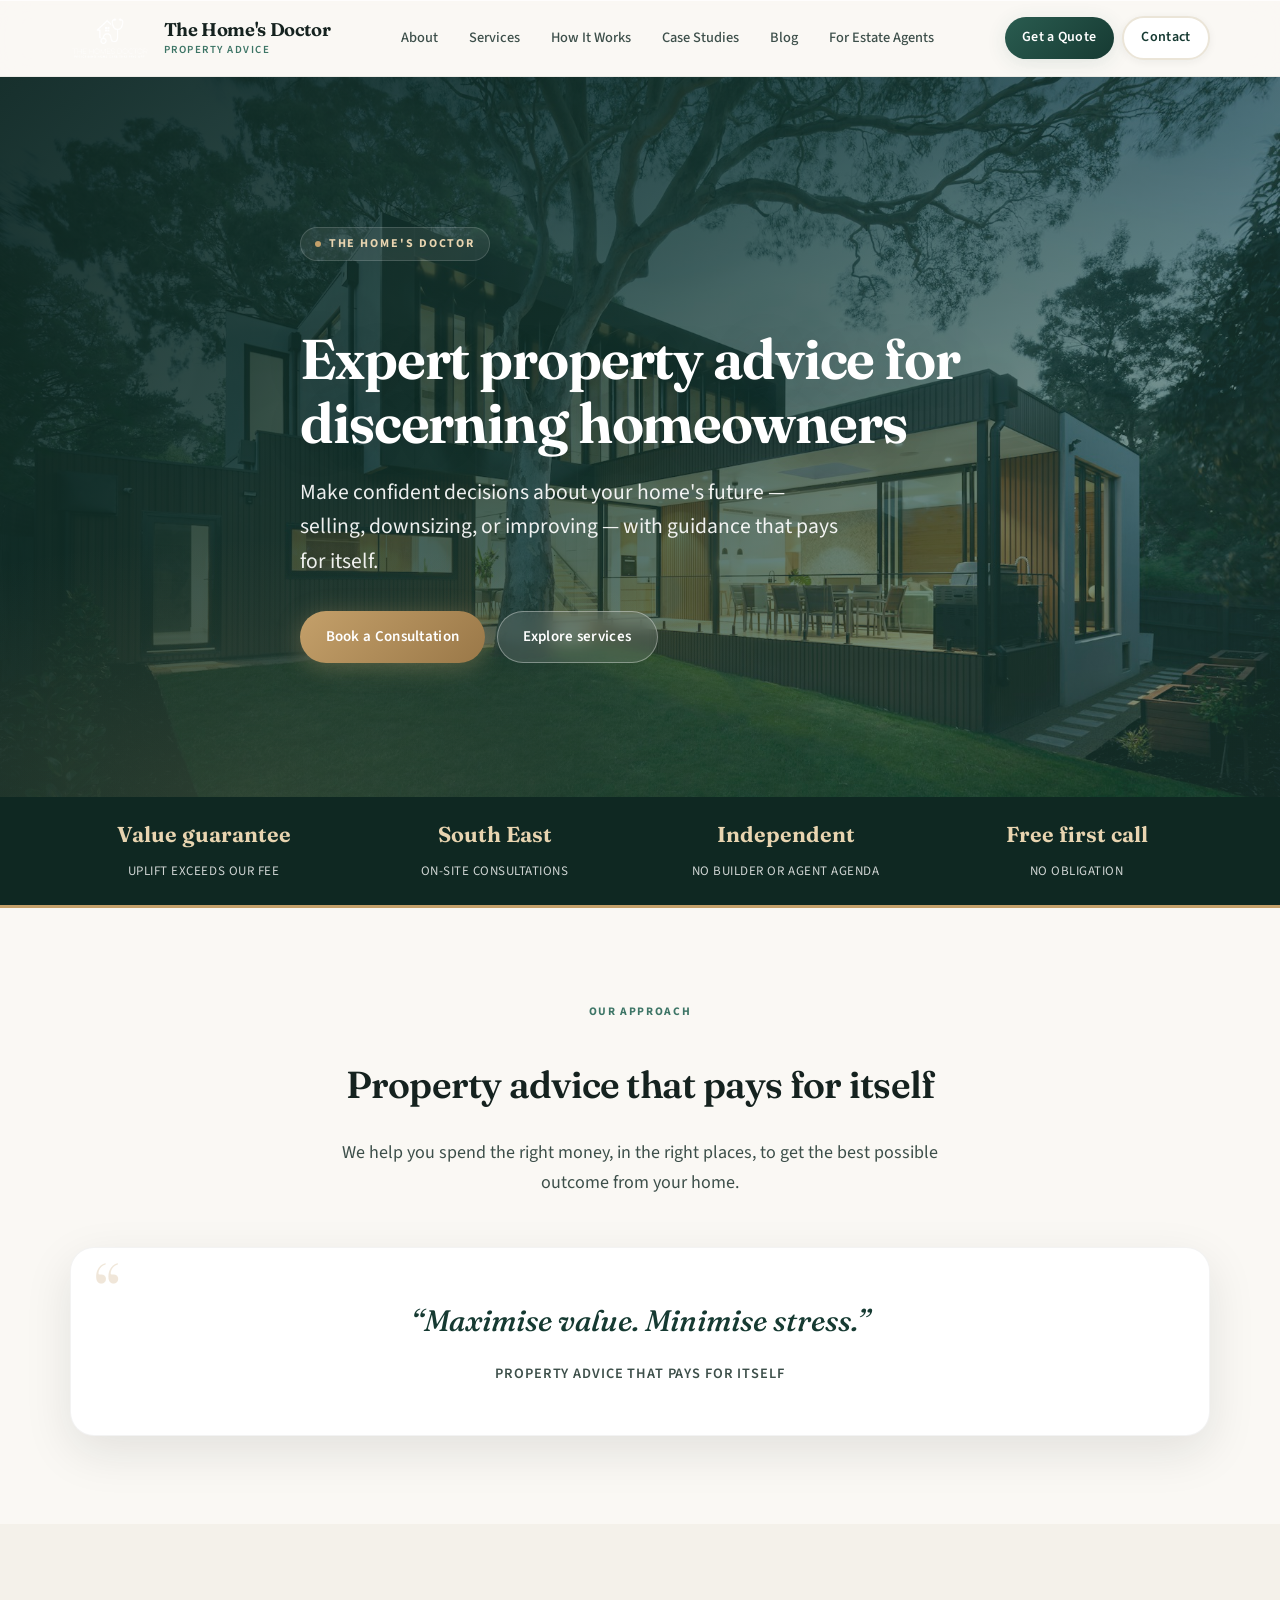
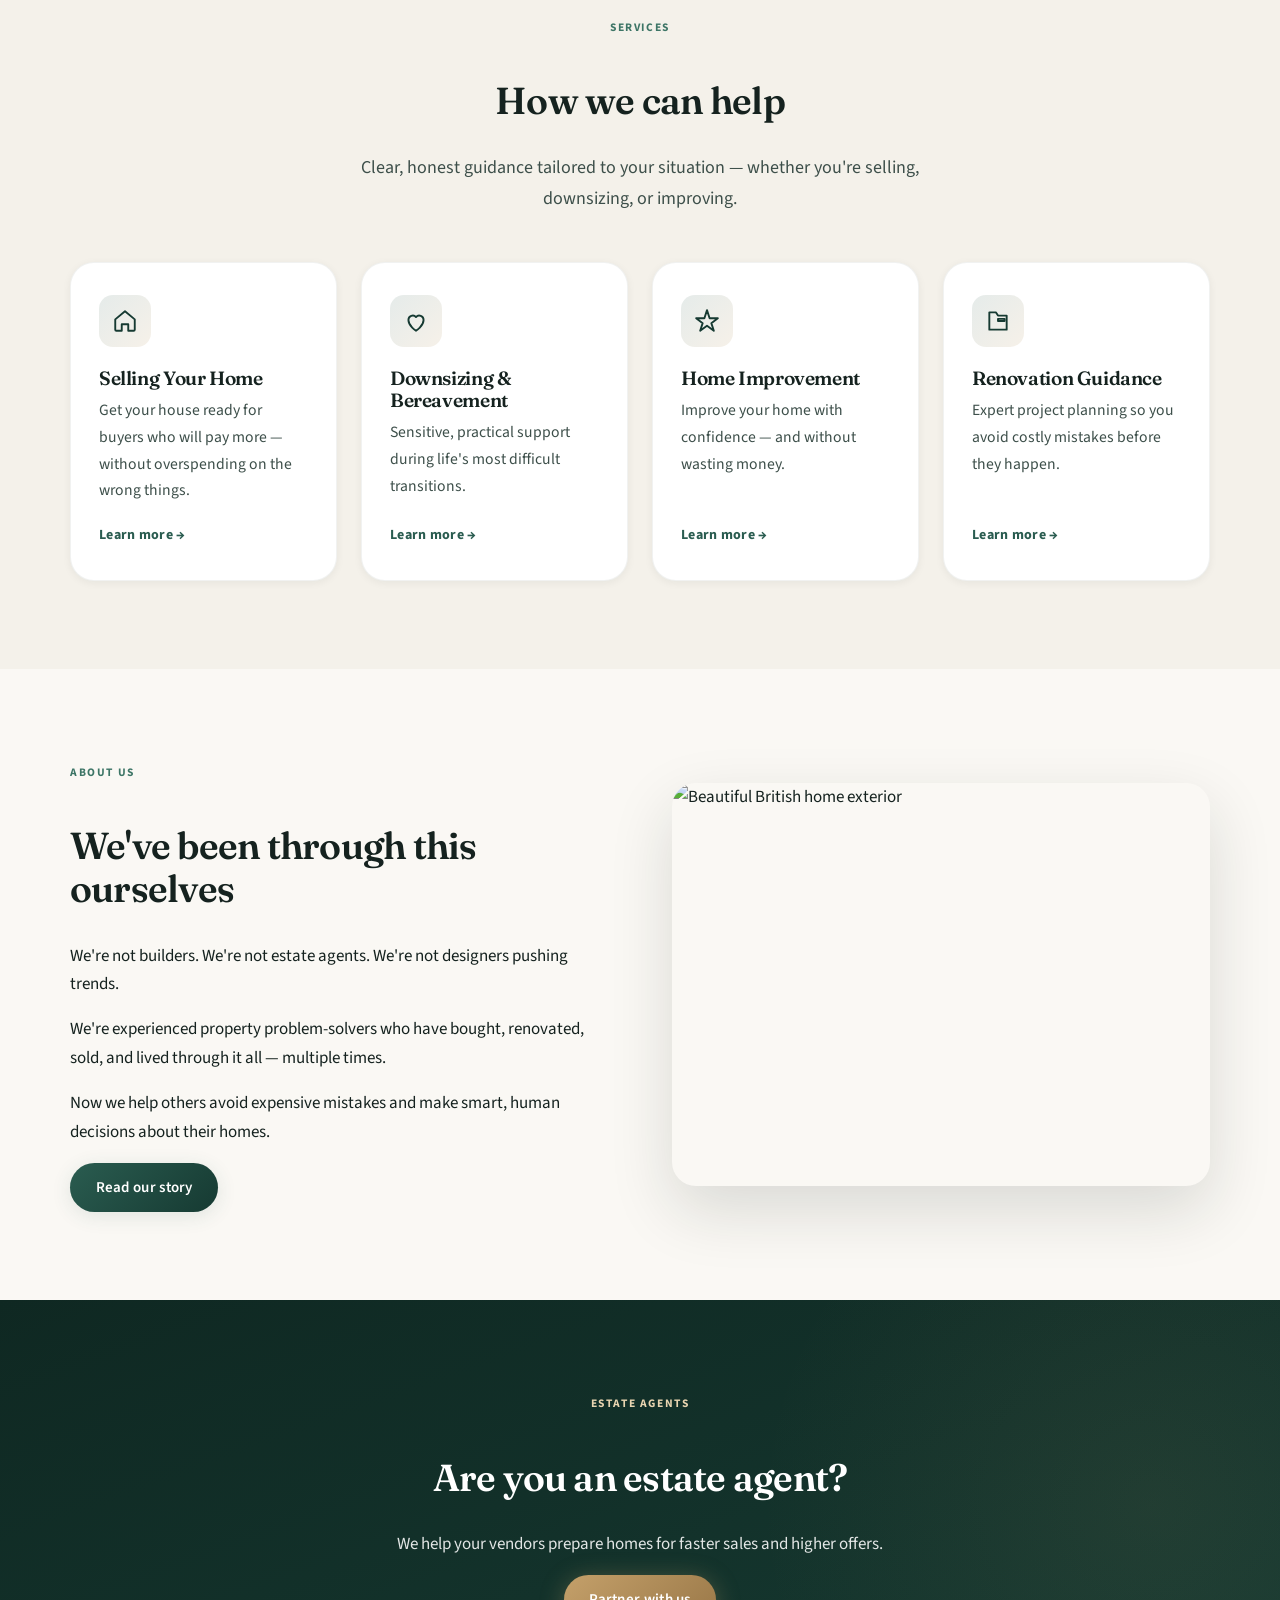
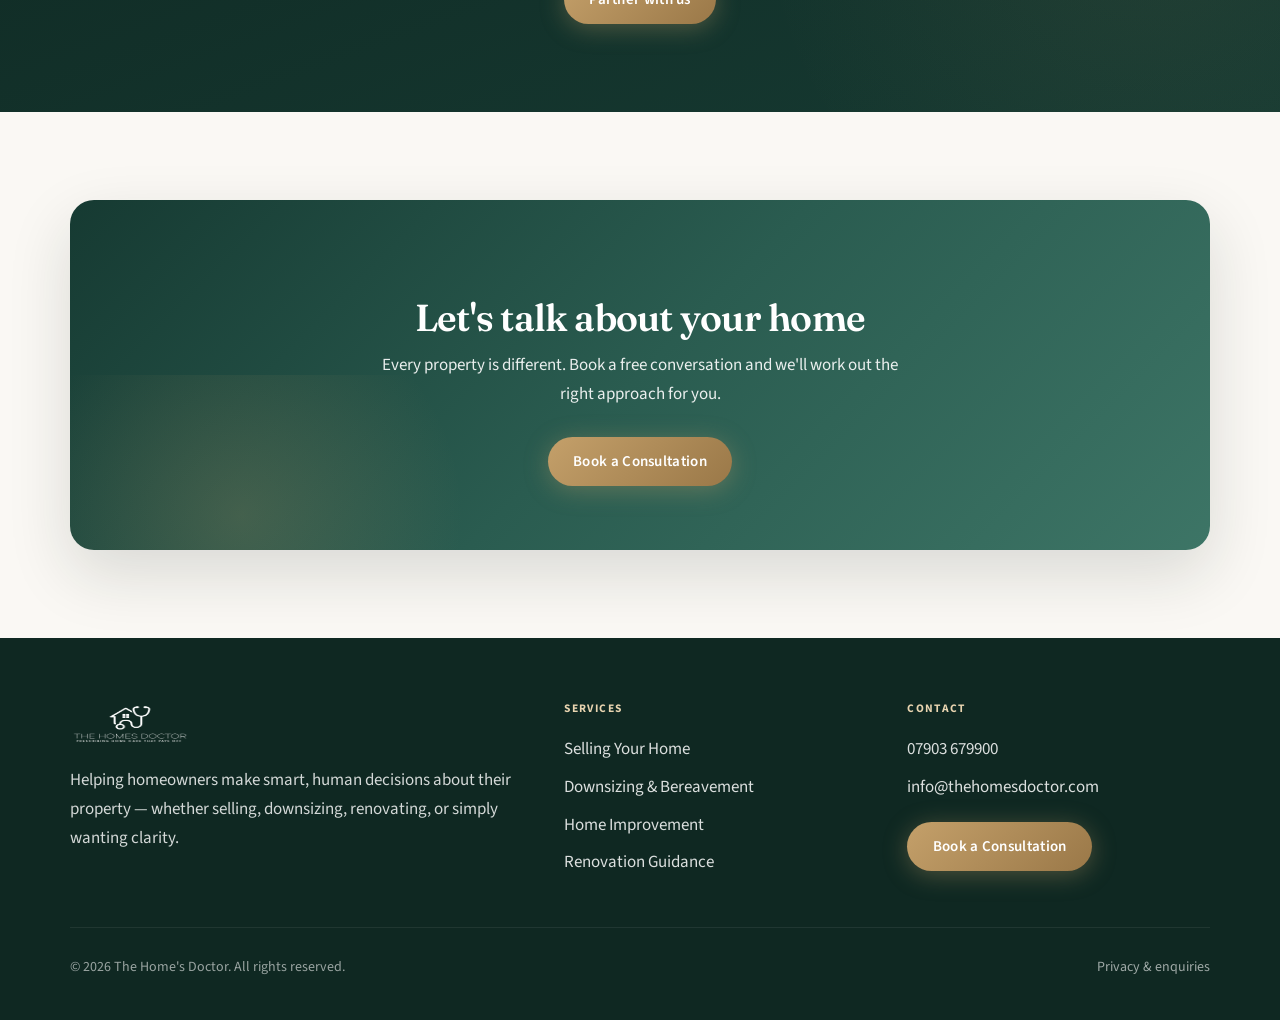
==== commit 4b524745: "Add case studies with real photos and fix missing images. Download project photos from the original " ====
--- a/index.html
+++ b/index.html
@@ -113,7 +113,7 @@
           <p>Now we help others avoid expensive mistakes and make smart, human decisions about their homes.</p>
           <a href="about/" class="btn btn-primary">Read our story</a>
         </div>
-        <img class="split-image" src="https://images.unsplash.com/photo-1600047509807-ba8f99d2cdbc?auto=format&fit=crop&w=900&q=80" alt="Beautiful British home exterior" width="900" height="675" loading="lazy">
+        <img class="split-image" src="images/pages/about-home.jpg" alt="Beautiful British home exterior" width="900" height="675" loading="lazy">
       </div>
     </section>
 
